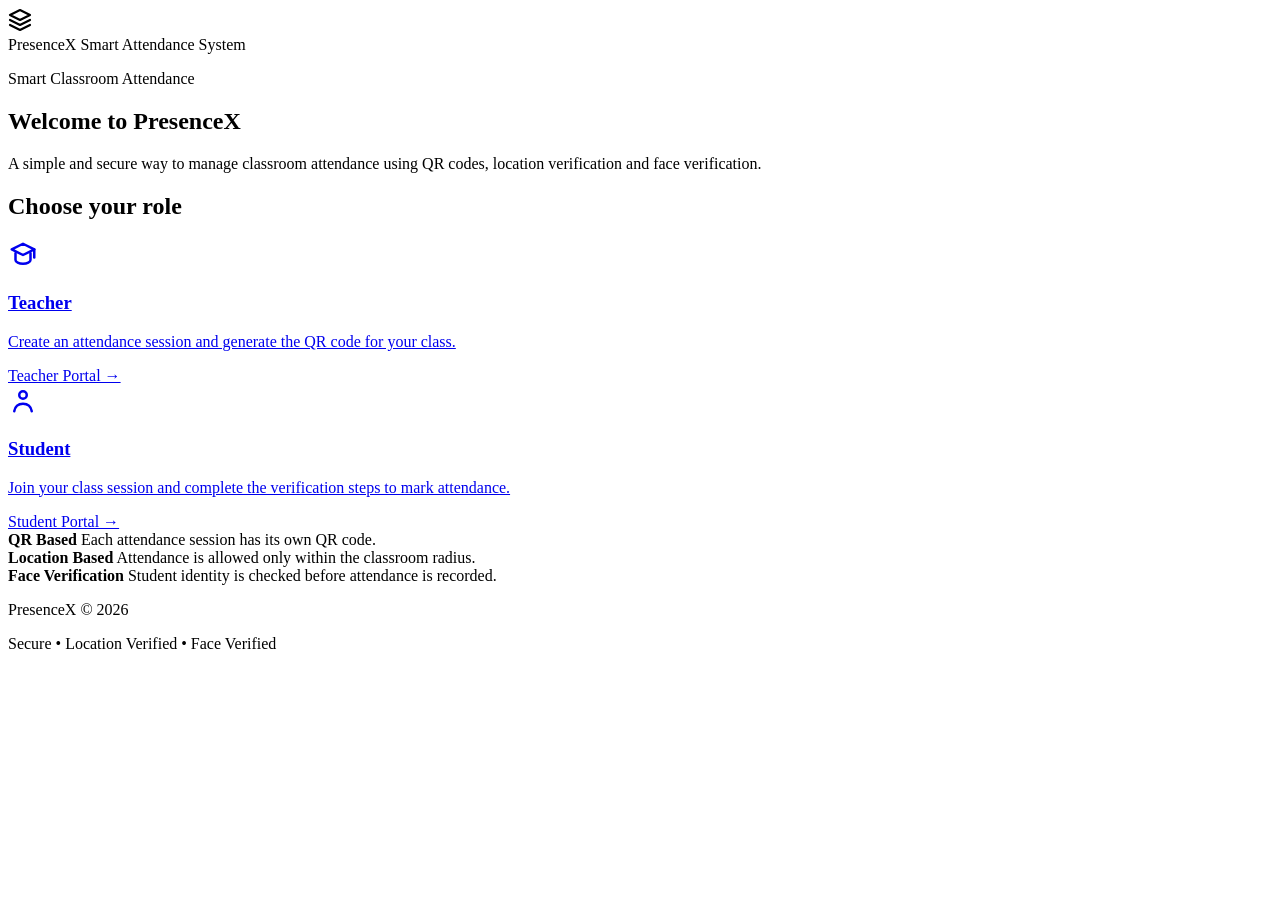
==== frontend/index.html @ 5f0dba2f "Update student dashboard and landing page" ====
<!DOCTYPE html>
<html lang="en">
<head>
  <meta charset="UTF-8">
  <meta name="viewport" content="width=device-width, initial-scale=1.0">

  <meta
    name="description"
    content="PresenceX - Smart Attendance System"
  >

  <title>PresenceX | Smart Attendance</title>

  <link rel="stylesheet" href="css/style.css">
</head>

<body>

  <header class="app-header">
    <div class="header-container">

      <div class="brand-wrapper">
        <div class="brand-logo" aria-hidden="true">
          <svg
            width="24"
            height="24"
            viewBox="0 0 24 24"
            fill="none"
            stroke="currentColor"
            stroke-width="2.2"
            stroke-linecap="round"
            stroke-linejoin="round"
          >
            <path d="M12 2L2 7l10 5 10-5-10-5z"></path>
            <path d="M2 17l10 5 10-5"></path>
            <path d="M2 12l10 5 10-5"></path>
          </svg>
        </div>

        <div class="brand-info">
          <span class="brand-name">PresenceX</span>
          <span class="brand-tag">Smart Attendance System</span>
        </div>
      </div>

    </div>
  </header>


  <main class="home-container">

    <section class="welcome-section">

      <p class="page-label">
        Smart Classroom Attendance
      </p>

      <h1>
        Welcome to PresenceX
      </h1>

      <p class="welcome-text">
        A simple and secure way to manage classroom attendance
        using QR codes, location verification and face verification.
      </p>

    </section>


    <section class="role-section">

      <h2>
        Choose your role
      </h2>

      <div class="role-cards">

        <!-- Teacher portal -->
        <a href="teacher.html" class="role-card">

          <div class="role-icon">
            <svg
              width="30"
              height="30"
              viewBox="0 0 24 24"
              fill="none"
              stroke="currentColor"
              stroke-width="2"
              stroke-linecap="round"
              stroke-linejoin="round"
            >
              <path d="M12 3L3 7.5 12 12l9-4.5L12 3z"></path>
              <path d="M6 10.5V16c0 1.7 2.7 3 6 3s6-1.3 6-3v-5.5"></path>
              <path d="M21 7.5V14"></path>
            </svg>
          </div>

          <div class="role-content">

            <h3>Teacher</h3>

            <p>
              Create an attendance session and generate
              the QR code for your class.
            </p>

            <span class="role-link">
              Teacher Portal →
            </span>

          </div>

        </a>


        <!-- Student portal -->
        <a href="student.html" class="role-card">

          <div class="role-icon">
            <svg
              width="30"
              height="30"
              viewBox="0 0 24 24"
              fill="none"
              stroke="currentColor"
              stroke-width="2"
              stroke-linecap="round"
              stroke-linejoin="round"
            >
              <circle cx="12" cy="8" r="3"></circle>
              <path d="M5 21c.7-4 3-6 7-6s6.3 2 7 6"></path>
            </svg>
          </div>

          <div class="role-content">

            <h3>Student</h3>

            <p>
              Join your class session and complete the
              verification steps to mark attendance.
            </p>

            <span class="role-link">
              Student Portal →
            </span>

          </div>

        </a>

      </div>

    </section>


    <section class="feature-section">

      <div class="feature">
        <strong>QR Based</strong>
        <span>
          Each attendance session has its own QR code.
        </span>
      </div>

      <div class="feature">
        <strong>Location Based</strong>
        <span>
          Attendance is allowed only within the classroom radius.
        </span>
      </div>

      <div class="feature">
        <strong>Face Verification</strong>
        <span>
          Student identity is checked before attendance is recorded.
        </span>
      </div>

    </section>

  </main>


  <footer class="app-footer">

    <p>
      PresenceX &copy; 2026
    </p>

    <p>
      Secure • Location Verified • Face Verified
    </p>

  </footer>

</body>
</html>
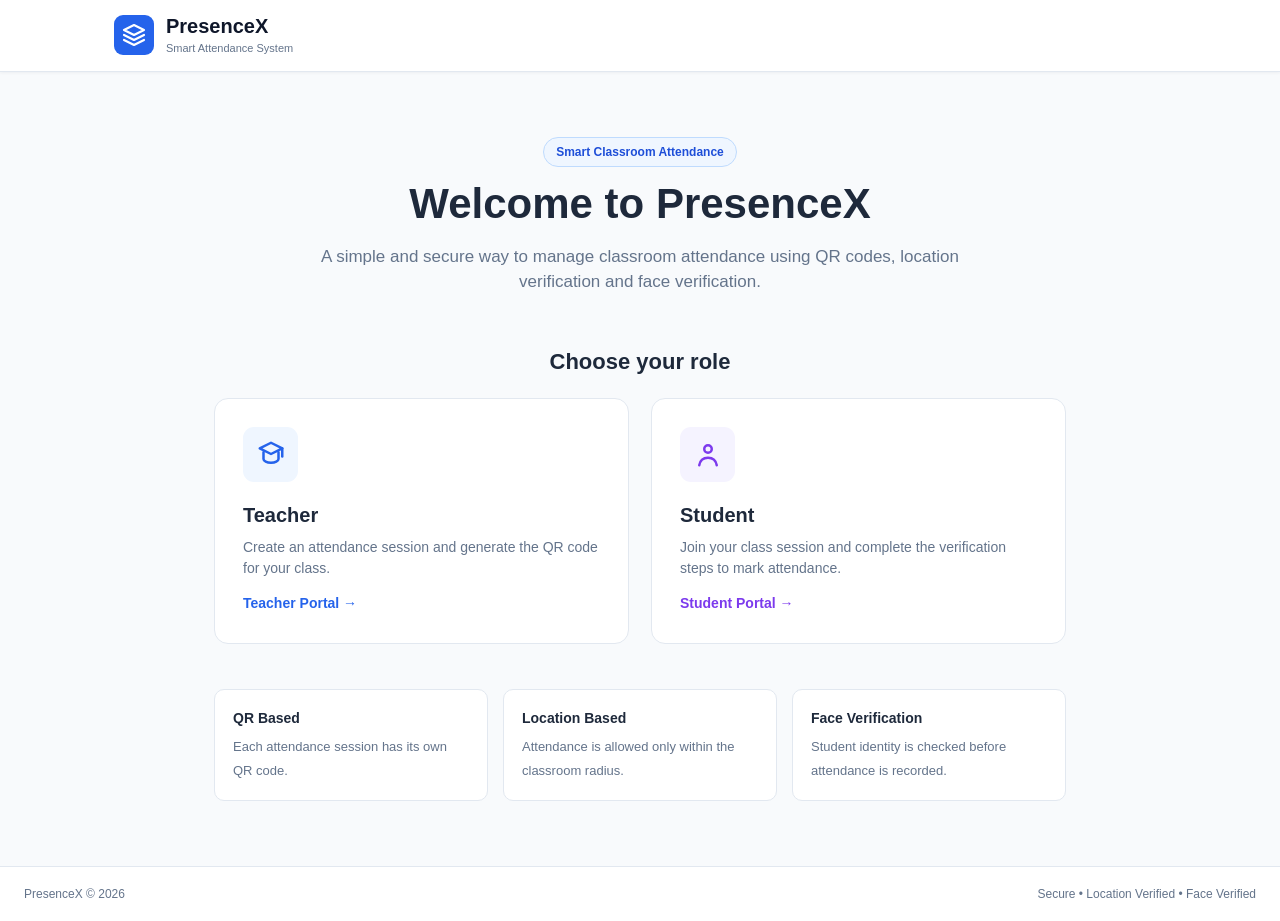
==== commit aa3c1884: "Refactor frontend styles and update dashboards" ====
--- a/frontend/index.html
+++ b/frontend/index.html
@@ -12,6 +12,7 @@
   <title>PresenceX | Smart Attendance</title>
 
   <link rel="stylesheet" href="css/style.css">
+  <link rel="stylesheet" href="css/index.css">
 </head>
 
 <body>
--- a/frontend/css/style.css
+++ b/frontend/css/style.css
@@ -0,0 +1,361 @@
+:root {
+  --blue: #2563eb;
+  --blue-dark: #1d4ed8;
+  --purple: #7c3aed;
+  --green: #059669;
+  --yellow: #d97706;
+  --red: #dc2626;
+  --text: #1e293b;
+  --muted: #64748b;
+  --border: #e2e8f0;
+  --background: #f8fafc;
+  --white: #ffffff;
+}
+
+* {
+  margin: 0;
+  padding: 0;
+  box-sizing: border-box;
+}
+
+html {
+  scroll-behavior: smooth;
+}
+
+body {
+  min-height: 100vh;
+  display: flex;
+  flex-direction: column;
+  font-family: Arial, Helvetica, sans-serif;
+  background: var(--background);
+  color: var(--text);
+  line-height: 1.5;
+}
+
+.hidden {
+  display: none !important;
+}
+
+.app-header {
+  background: var(--white);
+  border-bottom: 1px solid var(--border);
+  box-shadow: 0 1px 3px rgba(15, 23, 42, 0.05);
+}
+
+.header-container {
+  width: 100%;
+  max-width: 1100px;
+  margin: 0 auto;
+  padding: 14px 24px;
+  display: flex;
+  align-items: center;
+  justify-content: space-between;
+  gap: 20px;
+}
+
+.brand-wrapper {
+  display: flex;
+  align-items: center;
+  gap: 12px;
+}
+
+.brand-logo {
+  width: 40px;
+  height: 40px;
+  display: flex;
+  align-items: center;
+  justify-content: center;
+  background: var(--blue);
+  color: var(--white);
+  border-radius: 9px;
+}
+
+.brand-info {
+  display: flex;
+  flex-direction: column;
+}
+
+.brand-name {
+  color: #0f172a;
+  font-size: 20px;
+  font-weight: 700;
+  line-height: 1.2;
+}
+
+.brand-tag {
+  margin-top: 2px;
+  color: var(--muted);
+  font-size: 11px;
+}
+
+.header-center {
+  display: flex;
+  align-items: center;
+}
+
+.dashboard-badge {
+  display: inline-flex;
+  align-items: center;
+  gap: 8px;
+  padding: 6px 12px;
+  background: #eff6ff;
+  color: var(--blue-dark);
+  border: 1px solid #bfdbfe;
+  border-radius: 20px;
+  font-size: 12px;
+  font-weight: 600;
+}
+
+.pulse-dot {
+  width: 8px;
+  height: 8px;
+  display: inline-block;
+  background: var(--blue);
+  border-radius: 50%;
+}
+
+.avatar-circle {
+  width: 34px;
+  height: 34px;
+  display: flex;
+  align-items: center;
+  justify-content: center;
+  background: #dbeafe;
+  color: var(--blue-dark);
+  border-radius: 50%;
+  font-size: 14px;
+  font-weight: 700;
+}
+
+.avatar-student {
+  background: var(--purple);
+  color: var(--white);
+}
+
+.user-profile-preview {
+  display: flex;
+  align-items: center;
+  gap: 9px;
+}
+
+.user-greeting {
+  color: var(--muted);
+  font-size: 13px;
+  font-weight: 600;
+}
+
+.dashboard-container {
+  width: 100%;
+  max-width: 900px;
+  margin: 0 auto;
+  padding: 45px 24px;
+  flex: 1;
+}
+
+.dashboard-intro {
+  margin-bottom: 30px;
+}
+
+.dashboard-intro h1 {
+  margin-bottom: 8px;
+  color: #0f172a;
+  font-size: 34px;
+  line-height: 1.2;
+}
+
+.page-description {
+  max-width: 650px;
+  color: var(--muted);
+  font-size: 15px;
+}
+
+.dashboard-card {
+  background: var(--white);
+  border: 1px solid var(--border);
+  border-radius: 14px;
+  box-shadow: 0 4px 10px rgba(15, 23, 42, 0.06);
+  overflow: hidden;
+}
+
+.card-header {
+  padding: 25px 28px;
+  display: flex;
+  align-items: flex-start;
+  justify-content: space-between;
+  gap: 15px;
+  border-bottom: 1px solid var(--border);
+}
+
+.card-header h2 {
+  margin-bottom: 5px;
+  color: #0f172a;
+  font-size: 20px;
+}
+
+.card-header p {
+  color: var(--muted);
+  font-size: 14px;
+}
+
+.form-group label {
+  display: block;
+  margin-bottom: 7px;
+  color: #334155;
+  font-size: 13px;
+  font-weight: 600;
+}
+
+.form-group input {
+  width: 100%;
+  height: 44px;
+  padding: 0 12px;
+  background: var(--white);
+  border: 1px solid #cbd5e1;
+  border-radius: 8px;
+  color: var(--text);
+  font-family: inherit;
+  font-size: 14px;
+  outline: none;
+  transition: border-color 0.2s, box-shadow 0.2s;
+}
+
+.form-group input:focus {
+  border-color: var(--blue);
+  box-shadow: 0 0 0 3px rgba(37, 99, 235, 0.1);
+}
+
+.form-group input::placeholder {
+  color: #94a3b8;
+}
+
+.primary-button,
+.secondary-button {
+  display: inline-flex;
+  align-items: center;
+  justify-content: center;
+  gap: 7px;
+  min-height: 40px;
+  padding: 0 16px;
+  font-family: inherit;
+  font-size: 13px;
+  font-weight: 600;
+  border-radius: 8px;
+  cursor: pointer;
+  transition: 0.2s ease;
+}
+
+.primary-button {
+  background: var(--blue);
+  color: var(--white);
+  border: 1px solid var(--blue);
+}
+
+.primary-button:hover:not(:disabled) {
+  background: var(--blue-dark);
+  border-color: var(--blue-dark);
+  transform: translateY(-1px);
+}
+
+.primary-button:disabled,
+.secondary-button:disabled {
+  opacity: 0.55;
+  cursor: not-allowed;
+}
+
+.secondary-button {
+  background: var(--white);
+  color: #475569;
+  border: 1px solid #cbd5e1;
+}
+
+.secondary-button:hover:not(:disabled) {
+  background: #f8fafc;
+  border-color: #94a3b8;
+}
+
+.message-box {
+  padding: 13px 15px;
+  border-radius: 8px;
+  font-size: 13px;
+}
+
+.message-box.info {
+  background: #f0f9ff;
+  color: #0284c7;
+  border: 1px solid #bae6fd;
+}
+
+.message-box.success {
+  background: #ecfdf5;
+  color: var(--green);
+  border: 1px solid #a7f3d0;
+}
+
+.message-box.warning {
+  background: #fffbeb;
+  color: var(--yellow);
+  border: 1px solid #fde68a;
+}
+
+.message-box.error {
+  background: #fef2f2;
+  color: var(--red);
+  border: 1px solid #fecaca;
+}
+
+.app-footer {
+  padding: 18px 24px;
+  display: flex;
+  justify-content: space-between;
+  gap: 15px;
+  background: var(--white);
+  border-top: 1px solid var(--border);
+  color: var(--muted);
+  font-size: 12px;
+}
+
+@media (max-width: 700px) {
+  .header-container {
+    padding: 12px 18px;
+  }
+
+  .header-center,
+  .user-greeting {
+    display: none;
+  }
+
+  .dashboard-container {
+    padding: 35px 16px;
+  }
+
+  .dashboard-intro h1 {
+    font-size: 29px;
+  }
+
+  .card-header {
+    padding: 22px 18px;
+  }
+
+  .app-footer {
+    flex-direction: column;
+    text-align: center;
+  }
+}
+
+@media (max-width: 480px) {
+  .brand-tag {
+    display: none;
+  }
+
+  .brand-name {
+    font-size: 18px;
+  }
+
+  .dashboard-intro h1 {
+    font-size: 26px;
+  }
+
+  .card-header {
+    flex-direction: column;
+  }
+}
--- a/frontend/css/index.css
+++ b/frontend/css/index.css
@@ -0,0 +1,168 @@
+.home-container {
+  width: 100%;
+  max-width: 900px;
+  margin: 0 auto;
+  padding: 65px 24px;
+  flex: 1;
+}
+
+.welcome-section {
+  max-width: 650px;
+  margin: 0 auto 50px;
+  text-align: center;
+}
+
+.page-label {
+  display: inline-block;
+  margin-bottom: 12px;
+  padding: 5px 12px;
+  background: #eff6ff;
+  color: var(--blue-dark);
+  border: 1px solid #bfdbfe;
+  border-radius: 20px;
+  font-size: 12px;
+  font-weight: 600;
+}
+
+.welcome-section h1 {
+  margin-bottom: 15px;
+  font-size: 42px;
+  line-height: 1.2;
+}
+
+.welcome-text {
+  color: var(--muted);
+  font-size: 17px;
+}
+
+.role-section {
+  margin-bottom: 45px;
+}
+
+.role-section h2 {
+  margin-bottom: 20px;
+  text-align: center;
+  font-size: 22px;
+}
+
+.role-cards {
+  display: grid;
+  grid-template-columns: repeat(2, 1fr);
+  gap: 22px;
+}
+
+.role-card {
+  padding: 28px;
+  display: flex;
+  flex-direction: column;
+  gap: 18px;
+  background: var(--white);
+  color: var(--text);
+  border: 1px solid var(--border);
+  border-radius: 14px;
+  text-decoration: none;
+  transition: 0.2s ease;
+}
+
+.role-card:hover {
+  transform: translateY(-3px);
+  border-color: #94a3b8;
+  box-shadow: 0 8px 20px rgba(15, 23, 42, 0.08);
+}
+
+.role-icon {
+  width: 55px;
+  height: 55px;
+  display: flex;
+  align-items: center;
+  justify-content: center;
+  border-radius: 11px;
+}
+
+.role-card:first-child .role-icon {
+  background: #eff6ff;
+  color: var(--blue);
+}
+
+.role-card:last-child .role-icon {
+  background: #f5f3ff;
+  color: var(--purple);
+}
+
+.role-content h3 {
+  margin-bottom: 7px;
+  font-size: 20px;
+}
+
+.role-content p {
+  margin-bottom: 12px;
+  color: var(--muted);
+  font-size: 14px;
+}
+
+.role-link {
+  color: var(--blue);
+  font-size: 14px;
+  font-weight: 600;
+}
+
+.role-card:last-child .role-link {
+  color: var(--purple);
+}
+
+.feature-section {
+  display: grid;
+  grid-template-columns: repeat(3, 1fr);
+  gap: 15px;
+}
+
+.feature {
+  padding: 18px;
+  background: var(--white);
+  border: 1px solid var(--border);
+  border-radius: 10px;
+}
+
+.feature strong {
+  display: block;
+  margin-bottom: 5px;
+  font-size: 14px;
+}
+
+.feature span {
+  color: var(--muted);
+  font-size: 13px;
+}
+
+@media (max-width: 700px) {
+  .home-container {
+    padding: 45px 18px;
+  }
+
+  .welcome-section h1 {
+    font-size: 32px;
+  }
+
+  .welcome-text {
+    font-size: 15px;
+  }
+
+  .role-cards,
+  .feature-section {
+    grid-template-columns: 1fr;
+  }
+
+  .role-card {
+    padding: 24px;
+  }
+}
+
+@media (max-width: 450px) {
+  .welcome-section h1 {
+    font-size: 28px;
+  }
+
+  .role-card {
+    padding: 22px;
+  }
+}
